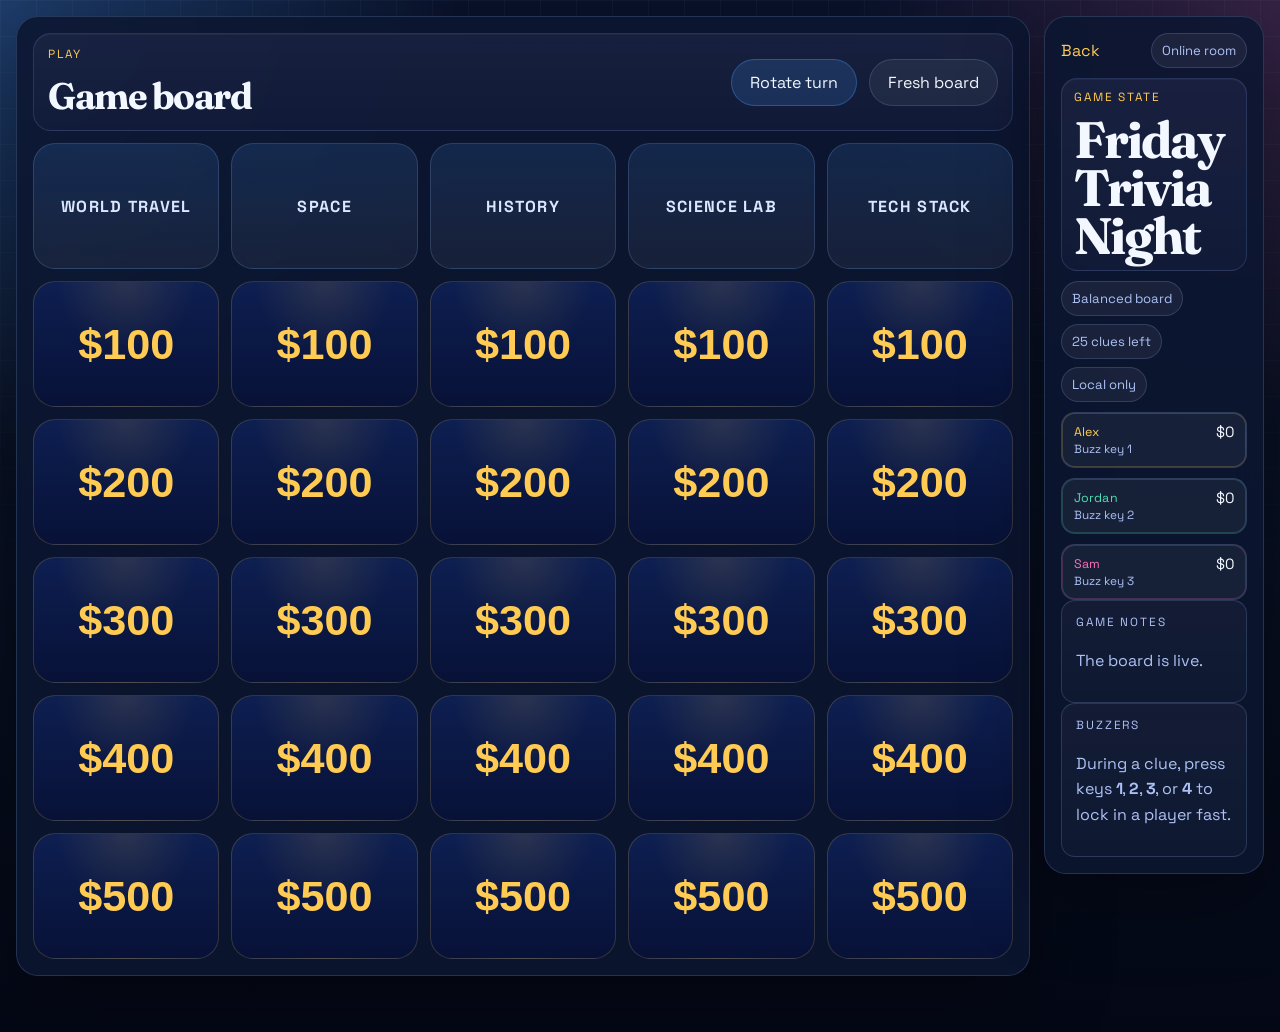
==== game.html @ 193966f1 "Clarify online sharing: invite links and auto-join room codes" ====
<!DOCTYPE html>
<html lang="en">
<head>
  <meta charset="UTF-8">
  <meta name="viewport" content="width=device-width, initial-scale=1.0">
  <title>JeoParty AI | Game</title>
  <meta name="theme-color" content="#0a1238">
  <link rel="preconnect" href="https://fonts.googleapis.com">
  <link rel="preconnect" href="https://fonts.gstatic.com" crossorigin>
  <link href="https://fonts.googleapis.com/css2?family=Space+Grotesk:wght@400;500;700&family=Fraunces:opsz,wght@9..144,600;9..144,700&display=swap" rel="stylesheet">
  <link rel="stylesheet" href="styles.css?v=16">
</head>
<body data-page="game">
  <div class="page-shell">
    <div class="app-grid game-layout board-first-layout">
      <section class="panel board-panel">
        <div class="board-header section-mini-highlight game-board-header">
          <div>
            <p class="eyebrow">Play</p>
            <h2>Game board</h2>
          </div>
          <div class="board-actions">
            <button class="button button-secondary" id="nextTurn" type="button">Rotate turn</button>
            <button class="button button-ghost" id="newRound" type="button">Fresh board</button>
          </div>
        </div>
        <div class="board-grid" id="boardGrid" aria-live="polite"></div>
      </section>
      <aside class="panel sidebar-panel compact-sidebar">
        <div class="view-topbar compact-topbar">
          <a class="text-button" href="lobby.html">Back</a>
          <span class="pill" id="modePill">Online room</span>
        </div>
        <div class="section-heading compact section-mini-highlight game-state-card">
          <p class="eyebrow">Game state</p>
          <h2 id="roomTitle">Friday Trivia Night</h2>
        </div>
        <div class="pill-row">
          <span class="pill" id="difficultyPill">Balanced board</span>
          <span class="pill" id="remainingPill">25 clues left</span>
          <span class="pill" id="syncPill">Local only</span>
        </div>
        <div class="scoreboard compact-scoreboard" id="scoreboard"></div>
        <div class="host-card slim-note">
          <p class="eyebrow">Game notes</p>
          <p id="hostLine">The board is live.</p>
        </div>
        <div class="host-card slim-note">
          <p class="eyebrow">Buzzers</p>
          <p id="buzzerCopy">During a clue, press keys <strong>1</strong>, <strong>2</strong>, <strong>3</strong>, or <strong>4</strong> to lock in a player fast.</p>
        </div>
      </aside>
    </div>
  </div>

  <dialog class="clue-dialog" id="clueDialog">
    <form method="dialog" class="dialog-shell">
      <button class="dialog-close" id="closeDialog" value="cancel" type="submit" aria-label="Close clue">x</button>
      <p class="eyebrow" id="dialogCategory">Clue</p>
      <h2 id="dialogValue">$100</h2>
      <p class="clue-text" id="dialogClue">Clue appears here.</p>
      <p class="answer-text" id="dialogAnswer" hidden></p>
      <div class="timer-bar"><span id="timerFill"></span></div>
      <p class="helper-text" id="buzzStatus">Buzz in with the buttons below or by pressing number keys.</p>
      <div class="buzz-grid" id="buzzGrid"></div>
      <div class="dialog-actions">
        <button class="button button-secondary" id="revealAnswer" type="button">Reveal answer</button>
        <button class="button button-primary" id="markCorrect" type="button" disabled>Award points</button>
        <button class="button button-ghost" id="markIncorrect" type="button" disabled>Mark wrong</button>
      </div>
    </form>
  </dialog>

  <script src="config.js"></script>
  <script src="app.js"></script>
</body>
</html>
---- styles.css ----
:root {
  --bg: #081022;
  --surface: rgba(12, 22, 48, 0.88);
  --text: #f3f7ff;
  --muted: #adc1f5;
  --line: rgba(160, 193, 255, 0.18);
  --gold: #ffcb52;
  --gold-deep: #ff9f1a;
  --blue: #4da0ff;
  --pink: #ff6fb5;
  --green: #4ce0b3;
  --cta: #63f27f;
  --cta-deep: #2fce66;
  --shadow: 0 24px 80px rgba(0, 0, 0, 0.35);
  --radius: 28px;
}

* { box-sizing: border-box; }
html { scroll-behavior: smooth; }
body {
  margin: 0;
  min-height: 100vh;
  font-family: "Space Grotesk", sans-serif;
  color: var(--text);
  background:
    radial-gradient(circle at top left, rgba(77, 160, 255, 0.3), transparent 28%),
    radial-gradient(circle at top right, rgba(255, 111, 181, 0.18), transparent 26%),
    linear-gradient(180deg, #09122c 0%, #081022 45%, #040816 100%);
}
body::before {
  content: "";
  position: fixed;
  inset: 0;
  pointer-events: none;
  background-image:
    linear-gradient(rgba(255, 255, 255, 0.04) 1px, transparent 1px),
    linear-gradient(90deg, rgba(255, 255, 255, 0.04) 1px, transparent 1px);
  background-size: 36px 36px;
  mask-image: linear-gradient(180deg, rgba(0, 0, 0, 0.8), transparent 92%);
}
.page-shell {
  width: min(1320px, calc(100% - 32px));
  margin: 0 auto;
  padding: 24px 0 56px;
}
.narrow-shell { width: min(1100px, calc(100% - 32px)); }
.page-card, .panel, .dialog-shell {
  background: var(--surface);
  border: 1px solid var(--line);
  box-shadow: var(--shadow);
  backdrop-filter: blur(16px);
}
.hero {
  display: grid;
  grid-template-columns: 1.05fr 0.95fr;
  gap: 24px;
  padding: 32px;
  border-radius: 36px;
}
.eyebrow {
  margin: 0 0 12px;
  text-transform: uppercase;
  letter-spacing: 0.16em;
  font-size: 0.74rem;
  color: var(--gold);
}
.hero-kicker { font-size: 1rem; font-weight: 700; letter-spacing: 0.22em; }
h1, h2, strong { letter-spacing: -0.04em; }
h1, h2 { margin: 0; font-family: "Fraunces", serif; }
h1 { font-size: clamp(2.1rem, 4vw, 3.4rem); line-height: 0.98; }
h2 { font-size: clamp(1.6rem, 3vw, 2.3rem); }
.page-title { font-size: clamp(2rem, 3.6vw, 3rem); }
.hero-text, .helper-text, .mode-card span, .feed-item, .host-card p, .section-mini span, label span { color: var(--muted); line-height: 1.6; }
.hero-actions, .action-row, .dialog-actions, .board-actions, .pill-row, .mode-chip-row { display: flex; flex-wrap: wrap; gap: 12px; }
.hero-panel .hero-actions { margin-top: 18px; }
.top-gap { margin-top: 18px; }
.wrap-top { align-items: start; }
.button, .text-button, .buzz-button, .mode-card { font: inherit; }
.button {
  display: inline-flex; align-items: center; justify-content: center; gap: 8px; min-height: 46px; padding: 12px 18px;
  border: 1px solid transparent; border-radius: 999px; color: var(--text); text-decoration: none; cursor: pointer;
  transition: transform 160ms ease, border-color 160ms ease, background 160ms ease;
}
.button:hover, .text-button:hover, .buzz-button:hover, .board-tile:hover, .category-chip:hover, .score-card:hover, .mode-card:hover { transform: translateY(-1px); }
.button-primary {
  background: linear-gradient(135deg, var(--cta), var(--cta-deep));
  border-color: rgba(112, 255, 160, 0.35);
  color: #06151d;
  font-weight: 700;
}
.button-secondary { background: rgba(77, 160, 255, 0.16); border-color: rgba(77, 160, 255, 0.32); }
.button-ghost { background: rgba(255,255,255,0.06); border-color: var(--line); }
.mode-card-grid, .settings-grid, .app-grid, .category-picker, .board-grid, .buzz-grid, .live-grid, .player-fields, .scoreboard, .feed-list, .stack, .mode-block, .player-builder { display: grid; gap: 14px; }
.mode-card-grid { margin-bottom: 8px; }
.mode-card {
  display: grid; gap: 8px; padding: 18px; border-radius: 22px; border: 1px solid var(--line);
  background: rgba(255,255,255,0.05); text-align: left; color: var(--text); cursor: pointer;
}
.mode-card.is-selected { border-color: rgba(255,203,82,0.55); background: linear-gradient(135deg, rgba(255,203,82,0.16), rgba(77,160,255,0.12)); }
.view-panel, .panel { padding: 28px; border-radius: var(--radius); }
.view-topbar, .feed-header, .board-header, .score-head { display: flex; align-items: center; justify-content: space-between; gap: 16px; }
.compact-topbar { margin-bottom: 10px; }
.mode-flow-card, .settings-card, .host-card, .feed-card, .score-card, .turn-timer-card {
  padding: 18px; border-radius: 24px; border: 1px solid var(--line); background: rgba(255,255,255,0.05);
}
.mode-flow-card { display: grid; gap: 14px; }
.setup-hero-card {
  background:
    radial-gradient(circle at top right, rgba(255, 203, 82, 0.12), transparent 32%),
    linear-gradient(180deg, rgba(255,255,255,0.06), rgba(255,255,255,0.03));
}
.section-mini {
  display: grid;
  gap: 6px;
}
.section-mini strong {
  display: block;
  font-size: 1.08rem;
  color: #f6f8ff;
}
.section-mini span {
  display: block;
  max-width: 34ch;
}
.mode-chip { padding: 8px 12px; border-radius: 999px; background: rgba(255,255,255,0.06); border: 1px solid var(--line); color: var(--muted); font-size: 0.9rem; }
.settings-grid { grid-template-columns: 0.9fr 1.1fr; margin-top: 18px; }
.live-grid { grid-template-columns: 0.9fr 1.1fr; align-items: end; }
.player-fields { grid-template-columns: repeat(2, minmax(0, 1fr)); }
.stack label, .player-fields label, .live-grid label { display: grid; gap: 8px; }
input, select {
  width: 100%; min-height: 54px; padding: 14px 16px; border: 1px solid rgba(160, 193, 255, 0.22); border-radius: 16px;
  background: linear-gradient(180deg, rgba(255,255,255,0.08), rgba(255,255,255,0.05)); color: var(--text); font: inherit;
  box-shadow: inset 0 1px 0 rgba(255,255,255,0.04);
}
select {
  appearance: none;
  -webkit-appearance: none;
  -moz-appearance: none;
  padding-right: 52px;
  background-image:
    linear-gradient(180deg, rgba(255,255,255,0.08), rgba(255,255,255,0.05)),
    url("data:image/svg+xml,%3Csvg xmlns='http://www.w3.org/2000/svg' width='14' height='9' viewBox='0 0 14 9' fill='none'%3E%3Cpath d='M1 1.5L7 7.5L13 1.5' stroke='%23EAF1FF' stroke-width='1.8' stroke-linecap='round' stroke-linejoin='round'/%3E%3C/svg%3E");
  background-repeat: no-repeat, no-repeat;
  background-position: center, right 18px center;
  background-size: auto, 14px 9px;
}
select option { color: #0b1430; }
input:focus, select:focus, .category-chip input:focus + span, .buzz-button:focus, .board-tile:focus { outline: 2px solid rgba(255,203,82,0.75); outline-offset: 2px; }
.toggle { grid-template-columns: auto 1fr; align-items: center; gap: 12px; padding: 14px 16px; border-radius: 18px; background: rgba(255,255,255,0.05); border: 1px solid var(--line); }
.toggle input { width: 20px; min-height: 20px; }
.setup-card-emphasis {
  background:
    radial-gradient(circle at top left, rgba(77,160,255,0.18), transparent 35%),
    linear-gradient(180deg, rgba(16,32,82,0.96), rgba(16,25,60,0.9));
  border-color: rgba(120, 154, 236, 0.28);
  box-shadow:
    0 18px 42px rgba(0, 0, 0, 0.2),
    inset 0 1px 0 rgba(255,255,255,0.04);
}
.category-stage-card {
  background:
    radial-gradient(circle at top left, rgba(255, 203, 82, 0.09), transparent 34%),
    linear-gradient(180deg, rgba(255,255,255,0.06), rgba(255,255,255,0.03));
}
.setup-field {
  gap: 10px;
  position: relative;
}
.field-label {
  display: inline-flex;
  align-items: center;
  font-size: 0.9rem;
  font-weight: 600;
  letter-spacing: 0.01em;
  color: #eef4ff;
  margin-left: 2px;
}
.setup-field select {
  border-color: rgba(106, 141, 222, 0.32);
  background-color: rgba(15, 27, 62, 0.65);
  box-shadow:
    inset 0 1px 0 rgba(255,255,255,0.05),
    0 10px 28px rgba(0, 0, 0, 0.14);
}
.setup-field select:hover {
  border-color: rgba(255, 203, 82, 0.28);
}
.setup-card-emphasis .setup-field input,
.setup-card-emphasis .setup-field select {
  min-height: 68px;
  border-radius: 20px;
  font-size: 1.02rem;
  background:
    linear-gradient(180deg, rgba(255,255,255,0.09), rgba(255,255,255,0.05)),
    rgba(31, 43, 84, 0.96);
}
.setup-card-emphasis .toggle {
  margin-top: 4px;
  min-height: 74px;
  border-radius: 20px;
  background: rgba(255,255,255,0.04);
}
.setup-card-emphasis .section-mini {
  margin-bottom: 8px;
}
.category-picker { grid-template-columns: repeat(2, minmax(0, 1fr)); }
.category-chip { position: relative; display: block; overflow: hidden; border: 1px solid var(--line); border-radius: 22px; background: rgba(255,255,255,0.04); cursor: pointer; }
.category-chip input { position: absolute; opacity: 0; inset: 0; }
.category-chip span { display: block; padding: 16px 17px; font-weight: 600; transition: background 160ms ease, color 160ms ease; }
.category-chip input:checked + span { background: linear-gradient(135deg, rgba(255,203,82,0.24), rgba(77,160,255,0.2)); color: #fff7d2; }
.pill { padding: 9px 12px; border-radius: 999px; background: rgba(255,255,255,0.06); border: 1px solid var(--line); color: var(--muted); font-size: 0.92rem; }
#syncPill.live { color: #dbfff3; border-color: rgba(76,224,179,0.42); background: rgba(76,224,179,0.16); }
.app-grid { grid-template-columns: minmax(0, 1.4fr) minmax(310px, 0.74fr); align-items: start; gap: 24px; }
.sidebar-panel { position: sticky; top: 16px; }
.feed-list { max-height: 260px; overflow: auto; }
.feed-item { padding: 12px 0; border-bottom: 1px solid var(--line); }
.feed-item:last-child { border-bottom: 0; }
.text-button { padding: 0; border: 0; background: transparent; color: var(--gold); cursor: pointer; text-decoration: none; }
.board-grid { grid-template-columns: repeat(5, minmax(0, 1fr)); margin-top: 20px; }
.board-cell, .board-tile { min-height: 112px; border-radius: 22px; }
.board-cell {
  display: grid; place-items: center; padding: 14px; text-align: center; font-weight: 700;
  background: linear-gradient(180deg, rgba(77,160,255,0.14), rgba(255,255,255,0.05)); border: 1px solid var(--line);
}
.board-category { text-transform: uppercase; letter-spacing: 0.08em; color: #dce7ff; font-size: 0.92rem; }
.board-tile {
  border: 1px solid rgba(255,203,82,0.18);
  background: radial-gradient(circle at top, rgba(255,203,82,0.12), transparent 45%), linear-gradient(180deg, rgba(14,32,83,0.95), rgba(8,18,56,0.98));
  color: var(--gold); font-size: clamp(1.5rem, 3vw, 2.15rem); font-weight: 700; cursor: pointer;
}
.board-tile.used { color: rgba(255,255,255,0.28); background: rgba(255,255,255,0.05); border-color: rgba(255,255,255,0.07); cursor: not-allowed; }
.clue-dialog { width: min(760px, calc(100% - 24px)); border: 0; background: transparent; padding: 0; }
.clue-dialog::backdrop { background: rgba(3,6,18,0.8); }
.dialog-shell { position: relative; display: grid; gap: 18px; padding: 30px; border-radius: 30px; }
.dialog-close { position: absolute; top: 14px; right: 14px; width: 40px; height: 40px; border: 0; border-radius: 50%; background: rgba(255,255,255,0.08); color: var(--text); font-size: 1.1rem; cursor: pointer; }
.clue-text { margin: 0; font-size: clamp(1.25rem, 3vw, 2rem); line-height: 1.45; }
.answer-text { margin: 0; padding: 16px 18px; border-radius: 18px; background: rgba(76,224,179,0.12); border: 1px solid rgba(76,224,179,0.24); color: #dcfff4; }
.timer-bar { height: 12px; border-radius: 999px; overflow: hidden; background: rgba(255,255,255,0.08); }
.timer-bar span { display: block; width: 100%; height: 100%; background: linear-gradient(90deg, var(--blue), var(--gold)); transform-origin: left center; }
.turn-timer-bar span { background: linear-gradient(90deg, var(--pink), var(--gold)); }
.buzz-grid { grid-template-columns: repeat(2, minmax(0, 1fr)); }
.buzz-button { min-height: 60px; padding: 12px 16px; border-radius: 18px; border: 1px solid var(--line); background: rgba(255,255,255,0.05); color: var(--text); cursor: pointer; text-align: left; }
.buzz-button.selected { border-color: rgba(255,203,82,0.55); background: rgba(255,203,82,0.14); }
.hidden-section { display: none !important; }
@media (max-width: 1080px) {
  .hero, .settings-grid, .app-grid, .live-grid { grid-template-columns: 1fr; }
  .sidebar-panel { position: static; }
}
@media (max-width: 760px) {
  .page-shell, .narrow-shell { width: min(100% - 20px, 100%); }
  .hero, .panel, .view-panel, .dialog-shell { padding: 22px; border-radius: 24px; }
  .category-picker, .player-fields, .buzz-grid, .board-grid { grid-template-columns: 1fr; }
  .board-grid { gap: 10px; }
  .board-cell, .board-tile { min-height: 86px; }
  .feed-header, .board-header, .view-topbar { align-items: start; flex-direction: column; }
}

.member-list {
  display: grid;
  gap: 10px;
}

.member-row {
  display: flex;
  align-items: center;
  justify-content: space-between;
  gap: 12px;
  padding: 12px 14px;
  border-radius: 18px;
  border: 1px solid var(--line);
  background: rgba(255,255,255,0.04);
}

.member-status {
  font-size: 0.88rem;
  color: var(--muted);
}

.board-first-layout {
  grid-template-columns: minmax(0, 1.9fr) minmax(280px, 0.7fr);
}

.compact-sidebar .score-name {
  font-size: 0.95rem;
}

.compact-sidebar .score-total {
  font-size: 1.15rem;
}

.compact-scoreboard .helper-text {
  font-size: 0.82rem;
}

#playersBlock.hidden-section {
  display: none !important;
}

.board-panel {
  padding: 26px;
}

.board-first-layout {
  grid-template-columns: minmax(0, 2.8fr) minmax(220px, 0.42fr);
  gap: 16px;
}

.compact-sidebar {
  padding: 18px;
}

.compact-sidebar .section-heading h2 {
  font-size: clamp(2.35rem, 4vw, 3.9rem);
  line-height: 0.94;
}

.compact-sidebar .pill-row {
  gap: 8px;
  flex-direction: column;
  align-items: flex-start;
}

.compact-sidebar .pill {
  font-size: 0.82rem;
  padding: 8px 10px;
}

.compact-sidebar .scoreboard {
  margin-top: 8px;
}

.compact-sidebar .score-card {
  padding: 10px 12px;
  border-radius: 18px;
}

.compact-sidebar .score-name {
  font-size: 0.78rem;
  letter-spacing: 0.01em;
}

.compact-sidebar .score-total {
  font-size: 0.92rem;
}

.compact-scoreboard {
  gap: 10px;
}

.compact-scoreboard .helper-text {
  font-size: 0.74rem;
  line-height: 1.35;
}

.board-grid {
  gap: 12px;
}

.board-cell,
.board-tile {
  min-height: 126px;
}

.board-category {
  font-size: 1rem;
}

.board-tile {
  font-size: clamp(1.8rem, 3.5vw, 2.7rem);
}

.host-card,
.feed-card,
.slim-note {
  padding: 12px 14px;
  border-radius: 16px;
}

.member-row strong {
  font-size: 0.96rem;
}

.clue-text {
  color: #f3f6ff;
  font-size: clamp(1.35rem, 3vw, 2.1rem);
}

.dialog-shell .eyebrow#dialogCategory {
  color: #ffd978;
}

@media (max-width: 1080px) {
  .board-first-layout {
    grid-template-columns: 1fr;
  }
}

.setup-hero-card {
  background:
    radial-gradient(circle at top right, rgba(255, 203, 82, 0.18), transparent 34%),
    radial-gradient(circle at left center, rgba(77, 160, 255, 0.17), transparent 38%),
    linear-gradient(180deg, rgba(18, 29, 72, 0.97), rgba(12, 21, 56, 0.95));
  border-color: rgba(123, 154, 236, 0.24);
}

.setup-card-top {
  display: grid;
  gap: 8px;
}

.setup-field-featured {
  gap: 8px;
}

.setup-field-featured .field-label {
  font-size: 0.98rem;
}

.field-helper {
  font-size: 0.86rem;
  line-height: 1.45;
  color: #9eb1e5;
}

.setup-field-featured input {
  min-height: 78px;
  padding-inline: 24px;
  font-size: 1.18rem;
  font-weight: 600;
  color: #f7f9ff;
}

.setup-picker-grid {
  display: grid;
  grid-template-columns: repeat(2, minmax(0, 1fr));
  gap: 14px;
}

.list-style-card {
  display: grid;
  gap: 6px;
  padding: 0;
}

.list-style-card .field-label {
  font-size: 0.96rem;
}

.list-style-card select {
  min-height: 68px;
  margin-top: 2px;
  border-color: rgba(135, 166, 240, 0.24);
  background:
    linear-gradient(180deg, rgba(255,255,255,0.08), rgba(255,255,255,0.04)),
    rgba(36, 48, 90, 0.98);
}

.timer-band {
  display: grid;
  grid-template-columns: minmax(0, 1.1fr) minmax(220px, 0.9fr);
  align-items: stretch;
  gap: 14px;
}

.emphasis-toggle {
  display: grid;
  align-content: center;
  gap: 10px;
  min-height: 100%;
  padding: 16px 18px;
  border-radius: 20px;
  border: 1px solid rgba(95, 228, 183, 0.16);
  background:
    radial-gradient(circle at top left, rgba(76, 224, 179, 0.12), transparent 44%),
    rgba(13, 24, 58, 0.76);
}

.emphasis-toggle span {
  color: #e8f4ff;
  font-weight: 500;
}

.category-stage-card {
  gap: 12px;
}

.category-stage-card .section-mini {
  padding-bottom: 2px;
  border-bottom: 1px solid rgba(140, 166, 233, 0.12);
}

.category-picker {
  gap: 10px;
}

.category-chip {
  border-radius: 20px;
  border-color: rgba(133, 162, 233, 0.16);
  background:
    linear-gradient(180deg, rgba(255,255,255,0.05), rgba(255,255,255,0.025)),
    rgba(14, 22, 54, 0.92);
}

.category-chip span {
  min-height: 76px;
  display: flex;
  align-items: center;
  justify-content: center;
  text-align: center;
}

.category-chip:hover {
  border-color: rgba(255, 203, 82, 0.28);
  transform: translateY(-1px);
}

.hero-panel .hero-actions,
.view-panel .hero-actions {
  margin-top: 26px;
}

.category-stage-card .section-mini strong {
  margin-bottom: 2px;
}

.category-stage-card .section-mini span {
  line-height: 1.35;
}

@media (max-width: 1080px) {
  .setup-picker-grid,
  .timer-band {
    grid-template-columns: 1fr;
  }
}

body[data-page="setup"] .view-panel {
  padding: 16px;
}

body[data-page="setup"] .view-topbar {
  margin-bottom: 6px;
}

body[data-page="setup"] .setup-hero-card {
  gap: 8px;
  padding: 10px 12px;
}

body[data-page="setup"] .page-title {
  font-size: clamp(1.7rem, 3vw, 2.3rem);
}

body[data-page="setup"] .hero-text {
  line-height: 1.4;
}

body[data-page="setup"] .mode-chip-row {
  gap: 8px;
}

body[data-page="setup"] .mode-chip {
  padding: 6px 10px;
  font-size: 0.82rem;
}

body[data-page="setup"] .settings-grid {
  grid-template-columns: 0.95fr 1.05fr;
  gap: 8px;
  margin-top: 8px;
  align-items: start;
}

body[data-page="setup"] .setup-card-emphasis {
  position: sticky;
  top: 12px;
}

body[data-page="setup"] .settings-card {
  padding: 10px;
  border-radius: 18px;
}

body[data-page="setup"] .stack {
  gap: 6px;
}

body[data-page="setup"] .setup-card-top {
  gap: 2px;
}

body[data-page="setup"] .section-mini {
  gap: 3px;
}

body[data-page="setup"] .section-mini strong {
  font-size: 1rem;
}

body[data-page="setup"] .section-mini span {
  max-width: none;
  line-height: 1.28;
}

body[data-page="setup"] .setup-field,
body[data-page="setup"] .list-style-card {
  gap: 3px;
}

body[data-page="setup"] .setup-field-group {
  padding: 0;
  border: 0;
  border-radius: 0;
  background: transparent;
}

body[data-page="setup"] .setup-card-emphasis .setup-field-group {
  padding: 6px 0 8px;
  border-bottom: 1px solid rgba(160, 193, 255, 0.12);
}

body[data-page="setup"] .setup-card-emphasis .setup-field-group:first-of-type {
  padding-top: 4px;
}

body[data-page="setup"] .setup-card-emphasis .timer-band {
  padding-top: 6px;
}

body[data-page="setup"] .field-label {
  font-size: 0.9rem;
  color: #f4f7ff;
}

body[data-page="setup"] .field-helper {
  font-size: 0.8rem;
  line-height: 1.2;
  margin-bottom: 0;
  color: #a6b7e6;
}

body[data-page="setup"] .setup-card-emphasis .setup-field input,
body[data-page="setup"] .setup-card-emphasis .setup-field select {
  min-height: 48px;
  padding: 10px 12px;
  border-radius: 14px;
  font-size: 0.95rem;
}

body[data-page="setup"] .setup-field-featured input {
  min-height: 52px;
  padding-inline: 14px;
  font-size: 1rem;
}

body[data-page="setup"] .setup-picker-grid,
body[data-page="setup"] .timer-band {
  gap: 6px;
}

body[data-page="setup"] .setup-card-emphasis .toggle,
body[data-page="setup"] .emphasis-toggle {
  min-height: 48px;
  padding: 10px 12px;
  border-radius: 14px;
}

body[data-page="setup"] .category-stage-card {
  display: grid;
  grid-template-rows: auto minmax(0, 1fr) auto;
  gap: 8px;
  height: clamp(560px, calc(100vh - 180px), 760px);
  overflow: hidden;
}

body[data-page="setup"] .category-stage-card .section-mini {
  padding-bottom: 0;
}

body[data-page="setup"] .category-scroll-box {
  min-height: 0;
  height: 100%;
  overflow-y: auto;
  overflow-x: hidden;
  padding: 8px;
  border-radius: 16px;
  border: 1px solid rgba(150, 186, 255, 0.16);
  background:
    linear-gradient(180deg, rgba(9, 18, 50, 0.92), rgba(8, 16, 42, 0.9));
}

body[data-page="setup"] .category-picker {
  gap: 10px;
  min-height: 100%;
  max-height: none;
  overflow: visible;
  padding-right: 2px;
  align-content: start;
}

body[data-page="setup"] .category-chip {
  border-radius: 16px;
}

body[data-page="setup"] .category-chip span {
  min-height: 56px;
  padding: 12px 12px;
  font-size: 0.94rem;
  line-height: 1.25;
}

body[data-page="setup"] .hero-actions.top-gap {
  margin-top: 6px;
  position: sticky;
  bottom: 12px;
  z-index: 5;
  padding-top: 10px;
  background: linear-gradient(180deg, rgba(8,16,34,0), rgba(8,16,34,0.65) 30%, rgba(8,16,34,0.88));
}

body[data-page="setup"] #setupMessage {
  margin-top: 6px;
}

body[data-page="setup"] .section-mini-highlight {
  padding: 10px 12px;
  border-radius: 16px;
  border: 1px solid rgba(132, 161, 235, 0.18);
  background:
    linear-gradient(180deg, rgba(255,255,255,0.05), rgba(255,255,255,0.025)),
    rgba(13, 22, 56, 0.52);
  box-shadow: inset 0 1px 0 rgba(255,255,255,0.04);
}

body[data-page="setup"] .section-mini-highlight .eyebrow {
  margin-bottom: 2px;
}

body[data-page="setup"] .setup-card-emphasis .section-mini-highlight {
  margin-bottom: 4px;
}

body[data-page="setup"] .category-header-card {
  margin-bottom: 2px;
}

body[data-page="setup"] .category-stage-card .section-mini strong {
  margin-bottom: 0;
}

body[data-page="setup"] .setup-card-emphasis {
  gap: 4px;
}

body[data-page="setup"] .setup-card-emphasis .setup-field-group + .setup-picker-grid,
body[data-page="setup"] .setup-card-emphasis .setup-picker-grid + .timer-band {
  margin-top: 0;
}

body[data-page="setup"] .setup-field-featured {
  margin-bottom: 0;
}

body[data-page="setup"] .setup-picker-grid {
  margin-top: 0;
}

@media (max-width: 1080px) {
  body[data-page="setup"] .settings-grid {
    grid-template-columns: 1fr;
  }

  body[data-page="setup"] .setup-card-emphasis {
    position: static;
    top: auto;
  }

  body[data-page="setup"] .category-stage-card {
    height: auto;
    max-height: none;
    overflow: visible;
  }

  body[data-page="setup"] .category-scroll-box {
    height: auto;
    max-height: 52vh;
  }

  body[data-page="setup"] .category-picker {
    overflow: visible;
    min-height: 0;
  }
}

body[data-page="setup"] .page-shell {
  padding-bottom: 96px;
}

body[data-page="setup"] .stack label {
  gap: 4px;
}

body[data-page="welcome"] .mode-card.is-selected,
body[data-page="lobby"] .mode-card.is-selected {
  border-color: rgba(99, 242, 127, 0.52);
  background:
    radial-gradient(circle at top left, rgba(99, 242, 127, 0.18), transparent 45%),
    linear-gradient(135deg, rgba(78, 190, 255, 0.16), rgba(99, 242, 127, 0.12));
}

.section-mini-highlight {
  padding: 10px 12px;
  border-radius: 16px;
  border: 1px solid rgba(132, 161, 235, 0.18);
  background:
    linear-gradient(180deg, rgba(255,255,255,0.05), rgba(255,255,255,0.025)),
    rgba(13, 22, 56, 0.52);
  box-shadow: inset 0 1px 0 rgba(255,255,255,0.04);
}

body[data-page="welcome"] .page-shell {
  width: min(1240px, calc(100% - 28px));
  padding-top: 18px;
}

body[data-page="welcome"] .welcome-hero {
  gap: 14px;
  padding: 18px;
}

body[data-page="welcome"] .welcome-hero .mode-flow-card {
  gap: 8px;
  padding: 14px;
}

body[data-page="welcome"] .welcome-mode-panel {
  gap: 10px;
  padding: 14px;
  border-radius: 20px;
  background:
    radial-gradient(circle at top left, rgba(77,160,255,0.17), transparent 40%),
    linear-gradient(180deg, rgba(17, 27, 66, 0.92), rgba(12, 20, 50, 0.94));
}

body[data-page="welcome"] .mode-card-grid {
  gap: 10px;
}

body[data-page="welcome"] .mode-card {
  border-radius: 18px;
  padding: 14px;
  gap: 6px;
}

body[data-page="welcome"] .hero-actions {
  margin-top: 8px;
}

body[data-page="lobby"] .view-panel {
  padding: 18px;
}

body[data-page="lobby"] .mode-flow-card {
  gap: 8px;
  padding: 14px;
}

body[data-page="lobby"] .settings-grid {
  gap: 10px;
  margin-top: 10px;
  align-items: start;
}

body[data-page="lobby"] .lobby-card {
  gap: 10px;
  padding: 12px;
  border-radius: 18px;
  background:
    radial-gradient(circle at top right, rgba(99, 242, 127, 0.09), transparent 42%),
    linear-gradient(180deg, rgba(15, 27, 65, 0.9), rgba(11, 20, 50, 0.9));
}

body[data-page="lobby"] .lobby-card label {
  gap: 6px;
}

body[data-page="lobby"] .lobby-card input,
body[data-page="lobby"] .lobby-card select {
  min-height: 50px;
  border-radius: 14px;
  padding: 10px 12px;
}

body[data-page="lobby"] .player-fields {
  gap: 8px;
}

body[data-page="lobby"] .player-fields label {
  padding: 6px 0 8px;
  border-bottom: 1px solid rgba(160, 193, 255, 0.1);
}

body[data-page="lobby"] .player-fields label:last-child {
  border-bottom: 0;
}

body[data-page="lobby"] .hero-actions.top-gap {
  margin-top: 10px;
}

body[data-page="game"] .page-shell {
  padding-top: 16px;
}

body[data-page="game"] .app-grid.game-layout {
  gap: 14px;
}

body[data-page="game"] .board-panel,
body[data-page="game"] .sidebar-panel {
  border-radius: 22px;
  padding: 16px;
}

body[data-page="game"] .game-board-header {
  padding: 12px 14px;
  border-radius: 18px;
  margin-bottom: 12px;
}

body[data-page="game"] .board-grid {
  margin-top: 12px;
}

body[data-page="game"] .compact-sidebar .game-state-card {
  margin-bottom: 10px;
}

body[data-page="game"] .compact-sidebar .pill-row {
  display: flex;
  flex-wrap: wrap;
  gap: 8px;
  margin-bottom: 10px;
}

body[data-page="game"] .compact-sidebar .score-card {
  border-radius: 14px;
}

body[data-page="game"] .compact-sidebar .slim-note {
  border-radius: 14px;
  background:
    linear-gradient(180deg, rgba(255,255,255,0.045), rgba(255,255,255,0.022)),
    rgba(10, 18, 46, 0.78);
}

body[data-page="setup"] .category-scroll-box::-webkit-scrollbar,
body[data-page="lobby"] .member-list::-webkit-scrollbar {
  width: 10px;
}

body[data-page="setup"] .category-scroll-box::-webkit-scrollbar-track,
body[data-page="lobby"] .member-list::-webkit-scrollbar-track {
  background: rgba(255, 255, 255, 0.04);
  border-radius: 999px;
}

body[data-page="setup"] .category-scroll-box::-webkit-scrollbar-thumb,
body[data-page="lobby"] .member-list::-webkit-scrollbar-thumb {
  background: linear-gradient(180deg, rgba(99, 242, 127, 0.55), rgba(77, 160, 255, 0.58));
  border-radius: 999px;
  border: 2px solid transparent;
  background-clip: padding-box;
}

@media (max-width: 1080px) {
  body[data-page="welcome"] .welcome-hero {
    grid-template-columns: 1fr;
  }

  body[data-page="game"] .app-grid.game-layout {
    gap: 10px;
  }
}
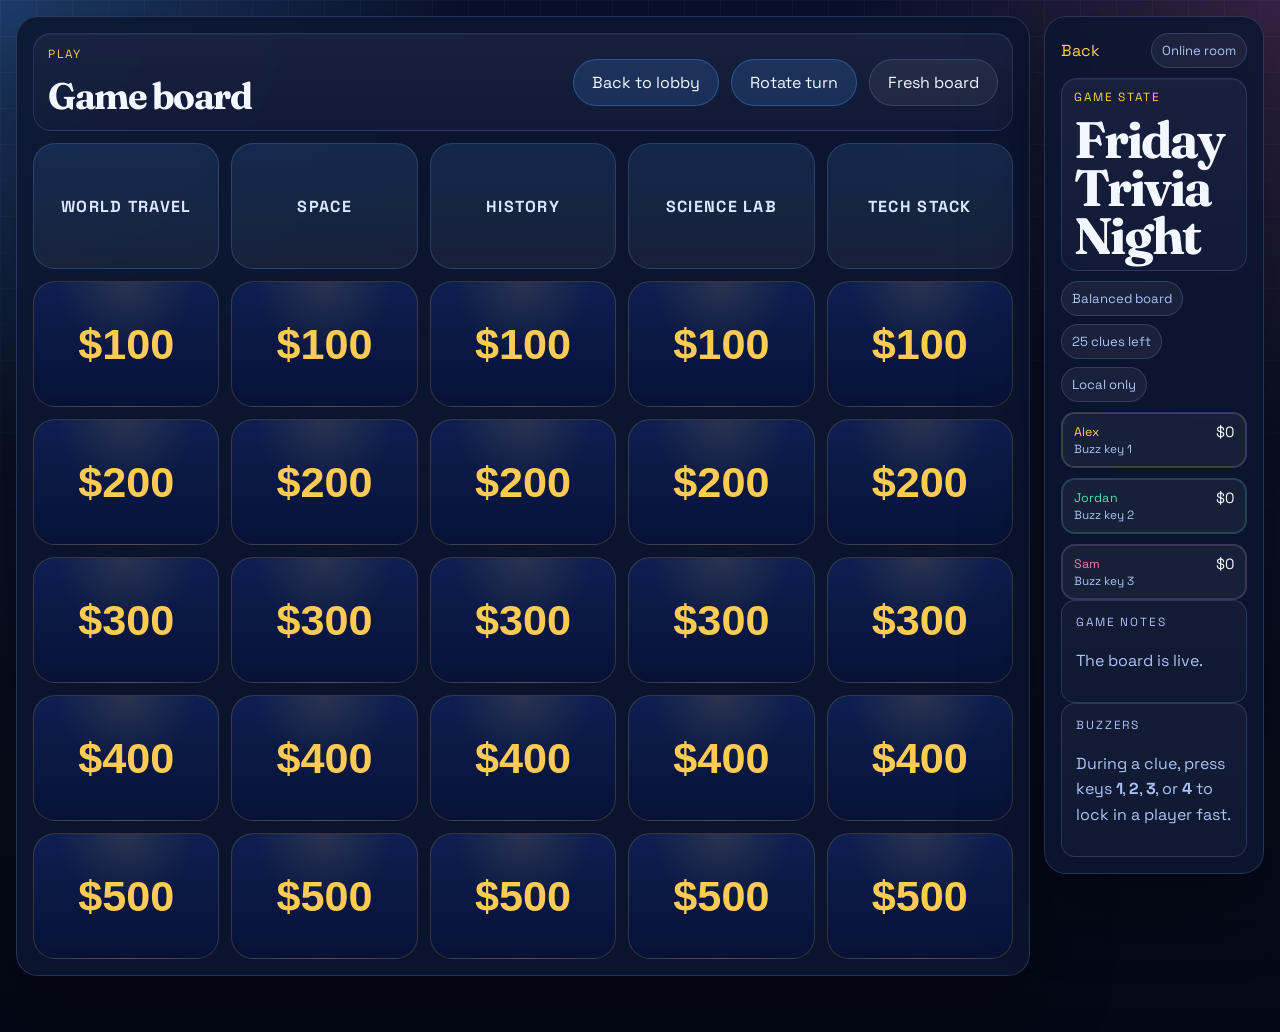
==== commit da95b077: "Add reliable back-to-lobby flow and auto-leave on tab close" ====
--- a/game.html
+++ b/game.html
@@ -20,6 +20,7 @@
             <h2>Game board</h2>
           </div>
           <div class="board-actions">
+            <button class="button button-secondary" id="backToLobby" type="button">Back to lobby</button>
             <button class="button button-secondary" id="nextTurn" type="button">Rotate turn</button>
             <button class="button button-ghost" id="newRound" type="button">Fresh board</button>
           </div>
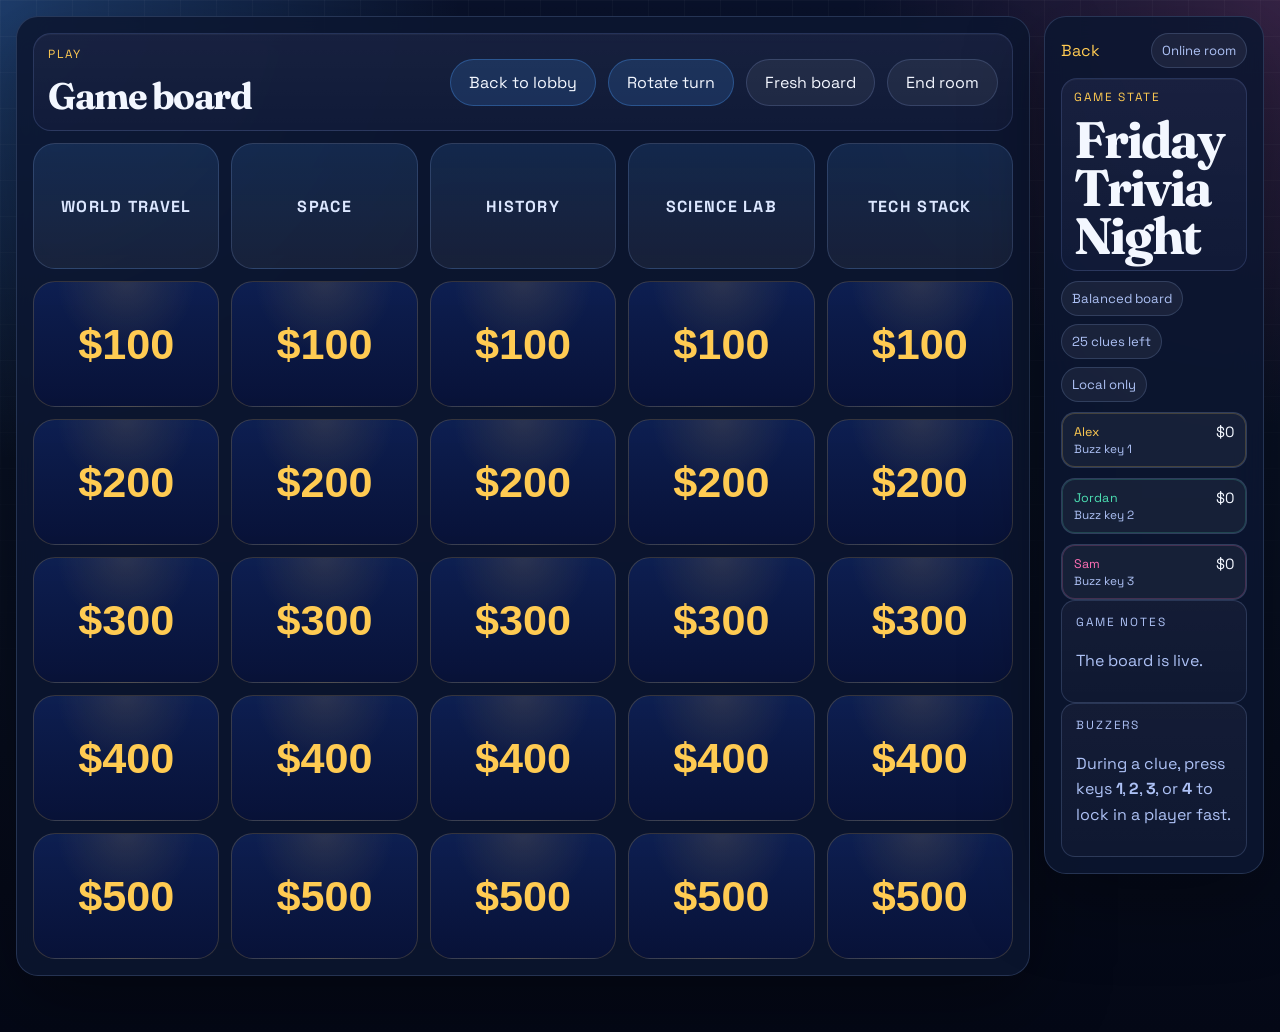
==== commit a3de4f0b: "Polish launch flow with start-new-room reset and clearer lobby guidance" ====
--- a/game.html
+++ b/game.html
@@ -8,7 +8,7 @@
   <link rel="preconnect" href="https://fonts.googleapis.com">
   <link rel="preconnect" href="https://fonts.gstatic.com" crossorigin>
   <link href="https://fonts.googleapis.com/css2?family=Space+Grotesk:wght@400;500;700&family=Fraunces:opsz,wght@9..144,600;9..144,700&display=swap" rel="stylesheet">
-  <link rel="stylesheet" href="styles.css?v=16">
+  <link rel="stylesheet" href="styles.css?v=17">
 </head>
 <body data-page="game">
   <div class="page-shell">
@@ -23,6 +23,7 @@
             <button class="button button-secondary" id="backToLobby" type="button">Back to lobby</button>
             <button class="button button-secondary" id="nextTurn" type="button">Rotate turn</button>
             <button class="button button-ghost" id="newRound" type="button">Fresh board</button>
+            <button class="button button-ghost" id="endRoom" type="button">End room</button>
           </div>
         </div>
         <div class="board-grid" id="boardGrid" aria-live="polite"></div>
@@ -72,7 +73,7 @@
     </form>
   </dialog>
 
-  <script src="config.js"></script>
-  <script src="app.js"></script>
+  <script src="config.js?v=2"></script>
+  <script src="app.js?v=21"></script>
 </body>
 </html>
--- a/styles.css
+++ b/styles.css
@@ -865,6 +865,16 @@
   padding: 14px;
 }
 
+body[data-page="lobby"] .lobby-howto-card {
+  margin-top: 10px;
+  padding: 12px 14px;
+  border-radius: 16px;
+}
+
+body[data-page="lobby"] .lobby-howto-card .helper-text {
+  margin: 0;
+}
+
 body[data-page="lobby"] .settings-grid {
   gap: 10px;
   margin-top: 10px;
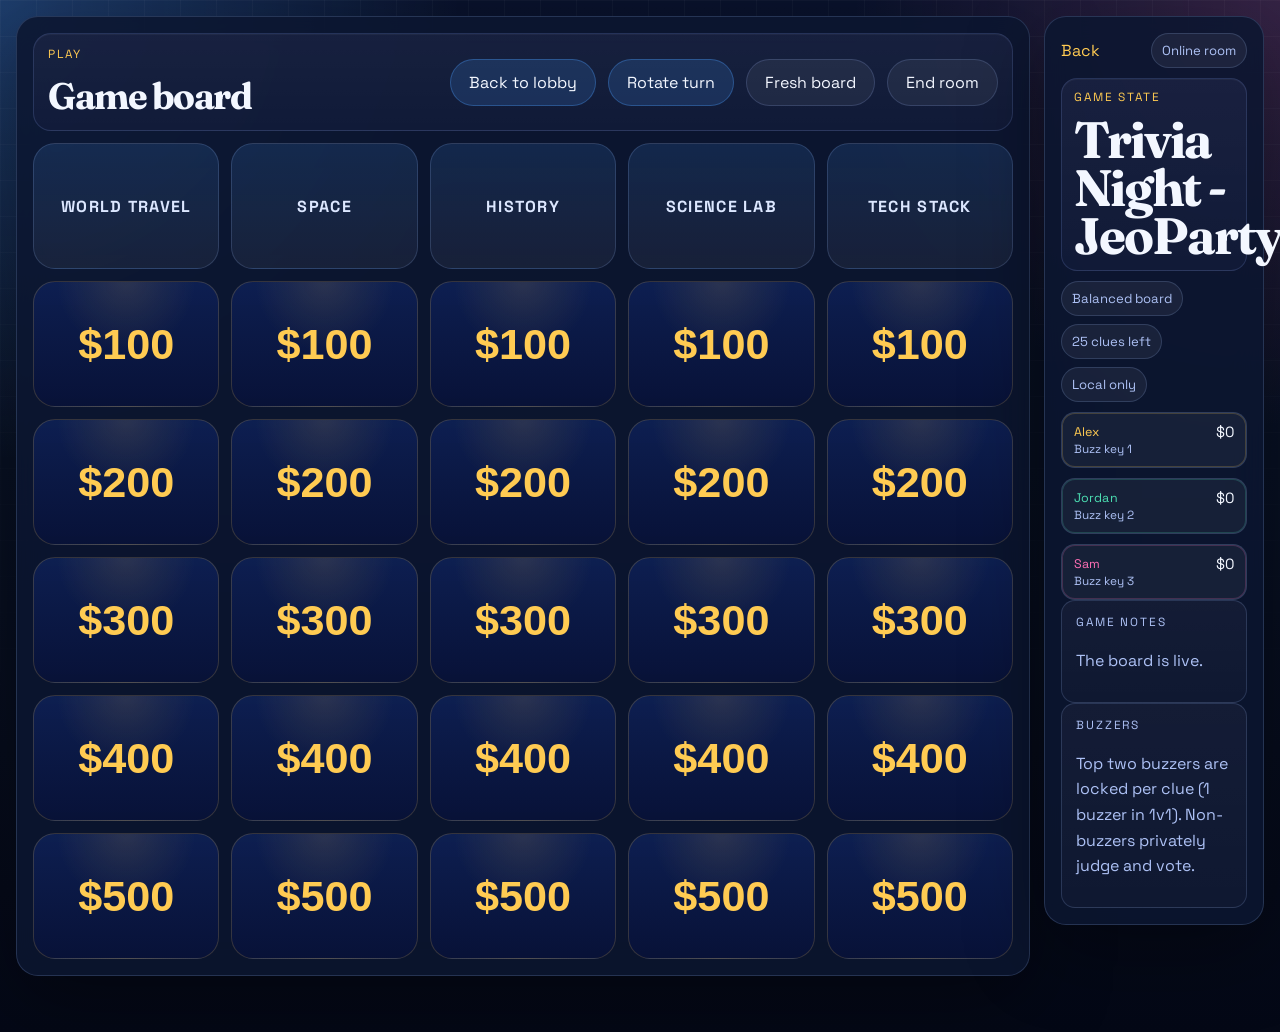
==== commit 2fe6a623: "Polish for launch: SEO, mobile board fix, admin token, clue dedup" ====
--- a/game.html
+++ b/game.html
@@ -4,11 +4,18 @@
   <meta charset="UTF-8">
   <meta name="viewport" content="width=device-width, initial-scale=1.0">
   <title>JeoParty AI | Game</title>
+  <meta name="description" content="Live JeoParty AI game board — pick clues, buzz in, and track scores across all devices in real time.">
+  <meta property="og:title" content="JeoParty AI — Free Live Party Trivia Game">
+  <meta property="og:description" content="Free live Jeopardy-style trivia for parties and friends. Create a room, share the code, and play together on any device.">
+  <meta property="og:type" content="website">
+  <meta name="twitter:card" content="summary">
   <meta name="theme-color" content="#0a1238">
+  <link rel="icon" href="data:image/svg+xml,<svg xmlns='http://www.w3.org/2000/svg' viewBox='0 0 100 100'><rect width='100' height='100' rx='20' fill='%230a1238'/><text x='50' y='78' text-anchor='middle' font-size='74' font-family='sans-serif' font-weight='bold' fill='%23ffcb52'>J</text></svg>">
+  <link rel="manifest" href="manifest.json">
   <link rel="preconnect" href="https://fonts.googleapis.com">
   <link rel="preconnect" href="https://fonts.gstatic.com" crossorigin>
   <link href="https://fonts.googleapis.com/css2?family=Space+Grotesk:wght@400;500;700&family=Fraunces:opsz,wght@9..144,600;9..144,700&display=swap" rel="stylesheet">
-  <link rel="stylesheet" href="styles.css?v=17">
+  <link rel="stylesheet" href="styles.css?v=19">
 </head>
 <body data-page="game">
   <div class="page-shell">
@@ -35,7 +42,7 @@
         </div>
         <div class="section-heading compact section-mini-highlight game-state-card">
           <p class="eyebrow">Game state</p>
-          <h2 id="roomTitle">Friday Trivia Night</h2>
+          <h2 id="roomTitle">Trivia Night - JeoParty</h2>
         </div>
         <div class="pill-row">
           <span class="pill" id="difficultyPill">Balanced board</span>
@@ -67,13 +74,13 @@
       <div class="buzz-grid" id="buzzGrid"></div>
       <div class="dialog-actions">
         <button class="button button-secondary" id="revealAnswer" type="button">Reveal answer</button>
-        <button class="button button-primary" id="markCorrect" type="button" disabled>Award points</button>
-        <button class="button button-ghost" id="markIncorrect" type="button" disabled>Mark wrong</button>
+        <button class="button button-primary" id="markCorrect" type="button" disabled>Vote correct</button>
+        <button class="button button-ghost" id="markIncorrect" type="button" disabled>Vote incorrect</button>
       </div>
     </form>
   </dialog>
 
   <script src="config.js?v=2"></script>
-  <script src="app.js?v=21"></script>
+  <script src="app.js?v=26"></script>
 </body>
 </html>
--- a/styles.css
+++ b/styles.css
@@ -241,6 +241,7 @@
 .buzz-grid { grid-template-columns: repeat(2, minmax(0, 1fr)); }
 .buzz-button { min-height: 60px; padding: 12px 16px; border-radius: 18px; border: 1px solid var(--line); background: rgba(255,255,255,0.05); color: var(--text); cursor: pointer; text-align: left; }
 .buzz-button.selected { border-color: rgba(255,203,82,0.55); background: rgba(255,203,82,0.14); }
+.buzz-button:disabled { opacity: 0.62; cursor: not-allowed; transform: none; }
 .hidden-section { display: none !important; }
 @media (max-width: 1080px) {
   .hero, .settings-grid, .app-grid, .live-grid { grid-template-columns: 1fr; }
@@ -249,8 +250,9 @@
 @media (max-width: 760px) {
   .page-shell, .narrow-shell { width: min(100% - 20px, 100%); }
   .hero, .panel, .view-panel, .dialog-shell { padding: 22px; border-radius: 24px; }
-  .category-picker, .player-fields, .buzz-grid, .board-grid { grid-template-columns: 1fr; }
-  .board-grid { gap: 10px; }
+  .category-picker, .player-fields, .buzz-grid { grid-template-columns: 1fr; }
+  .board-panel { overflow-x: auto; -webkit-overflow-scrolling: touch; }
+  .board-grid { grid-template-columns: repeat(5, minmax(80px, 1fr)); gap: 8px; min-width: 420px; }
   .board-cell, .board-tile { min-height: 86px; }
   .feed-header, .board-header, .view-topbar { align-items: start; flex-direction: column; }
 }
@@ -992,3 +994,148 @@
     gap: 10px;
   }
 }
+
+@media (max-width: 900px) {
+  .page-shell {
+    width: min(100% - 18px, 100%);
+    padding: 12px 0 26px;
+  }
+
+  .view-panel,
+  .panel {
+    padding: 14px;
+    border-radius: 18px;
+  }
+
+  .button {
+    min-height: 44px;
+    padding: 10px 14px;
+  }
+
+  body[data-page="welcome"] .hero-actions .button {
+    width: 100%;
+  }
+
+  body[data-page="setup"] .settings-grid {
+    grid-template-columns: 1fr;
+    gap: 10px;
+  }
+
+  body[data-page="setup"] .setup-card-emphasis {
+    position: static;
+    top: auto;
+  }
+
+  body[data-page="setup"] .category-stage-card {
+    height: auto;
+    max-height: none;
+  }
+
+  body[data-page="setup"] .category-scroll-box {
+    max-height: 54vh;
+  }
+
+  body[data-page="setup"] .category-picker {
+    grid-template-columns: repeat(2, minmax(0, 1fr));
+  }
+
+  body[data-page="setup"] .hero-actions.top-gap {
+    position: static;
+    bottom: auto;
+    padding-top: 0;
+    background: transparent;
+  }
+
+  body[data-page="setup"] #continueToLobby {
+    width: 100%;
+  }
+
+  body[data-page="lobby"] .settings-grid {
+    grid-template-columns: 1fr;
+  }
+
+  body[data-page="lobby"] .action-row {
+    display: grid;
+    grid-template-columns: repeat(2, minmax(0, 1fr));
+    gap: 10px;
+    width: 100%;
+  }
+
+  body[data-page="lobby"] .action-row .button {
+    width: 100%;
+  }
+
+  body[data-page="lobby"] .hero-actions .button {
+    width: 100%;
+  }
+
+  body[data-page="lobby"] .member-list {
+    max-height: 240px;
+    overflow-y: auto;
+  }
+
+  body[data-page="game"] .board-panel {
+    overflow-x: auto;
+    padding: 12px;
+  }
+
+  body[data-page="game"] .game-board-header {
+    gap: 10px;
+    align-items: stretch;
+  }
+
+  body[data-page="game"] .board-actions {
+    display: grid;
+    grid-template-columns: repeat(2, minmax(0, 1fr));
+    gap: 8px;
+    width: 100%;
+  }
+
+  body[data-page="game"] .board-actions .button {
+    width: 100%;
+  }
+
+  body[data-page="game"] .board-grid {
+    grid-template-columns: repeat(5, minmax(88px, 1fr));
+    min-width: 500px;
+    gap: 8px;
+  }
+
+  body[data-page="game"] .board-cell,
+  body[data-page="game"] .board-tile {
+    min-height: 82px;
+    border-radius: 14px;
+  }
+
+  body[data-page="game"] .compact-sidebar .section-heading h2 {
+    font-size: clamp(1.9rem, 9vw, 2.6rem);
+  }
+
+  .clue-dialog {
+    width: min(100% - 10px, 700px);
+  }
+
+  .dialog-shell {
+    padding: 20px;
+    border-radius: 22px;
+  }
+
+  .buzz-grid {
+    grid-template-columns: 1fr;
+  }
+}
+
+@media (max-width: 560px) {
+  body[data-page="lobby"] .action-row {
+    grid-template-columns: 1fr;
+  }
+
+  body[data-page="setup"] .category-picker {
+    grid-template-columns: 1fr;
+  }
+
+  body[data-page="game"] .board-grid {
+    min-width: 460px;
+    grid-template-columns: repeat(5, minmax(82px, 1fr));
+  }
+}
